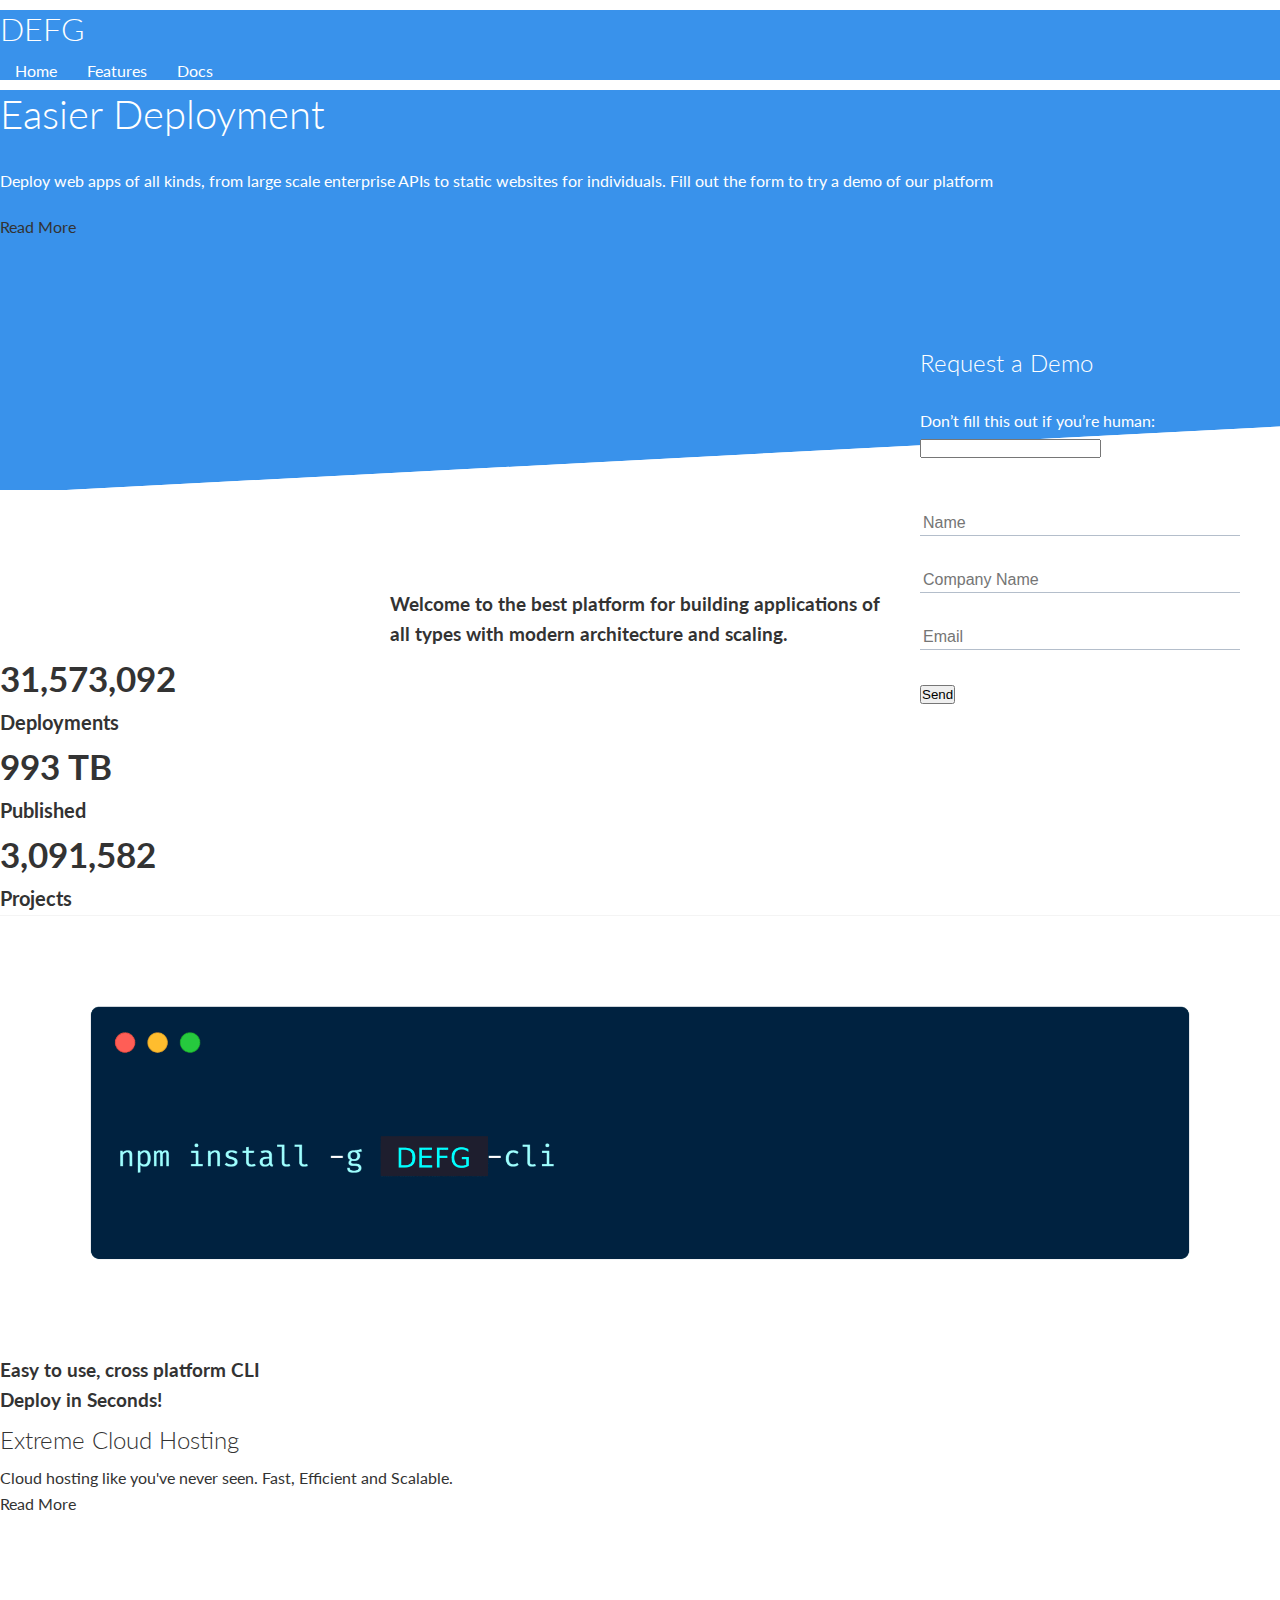
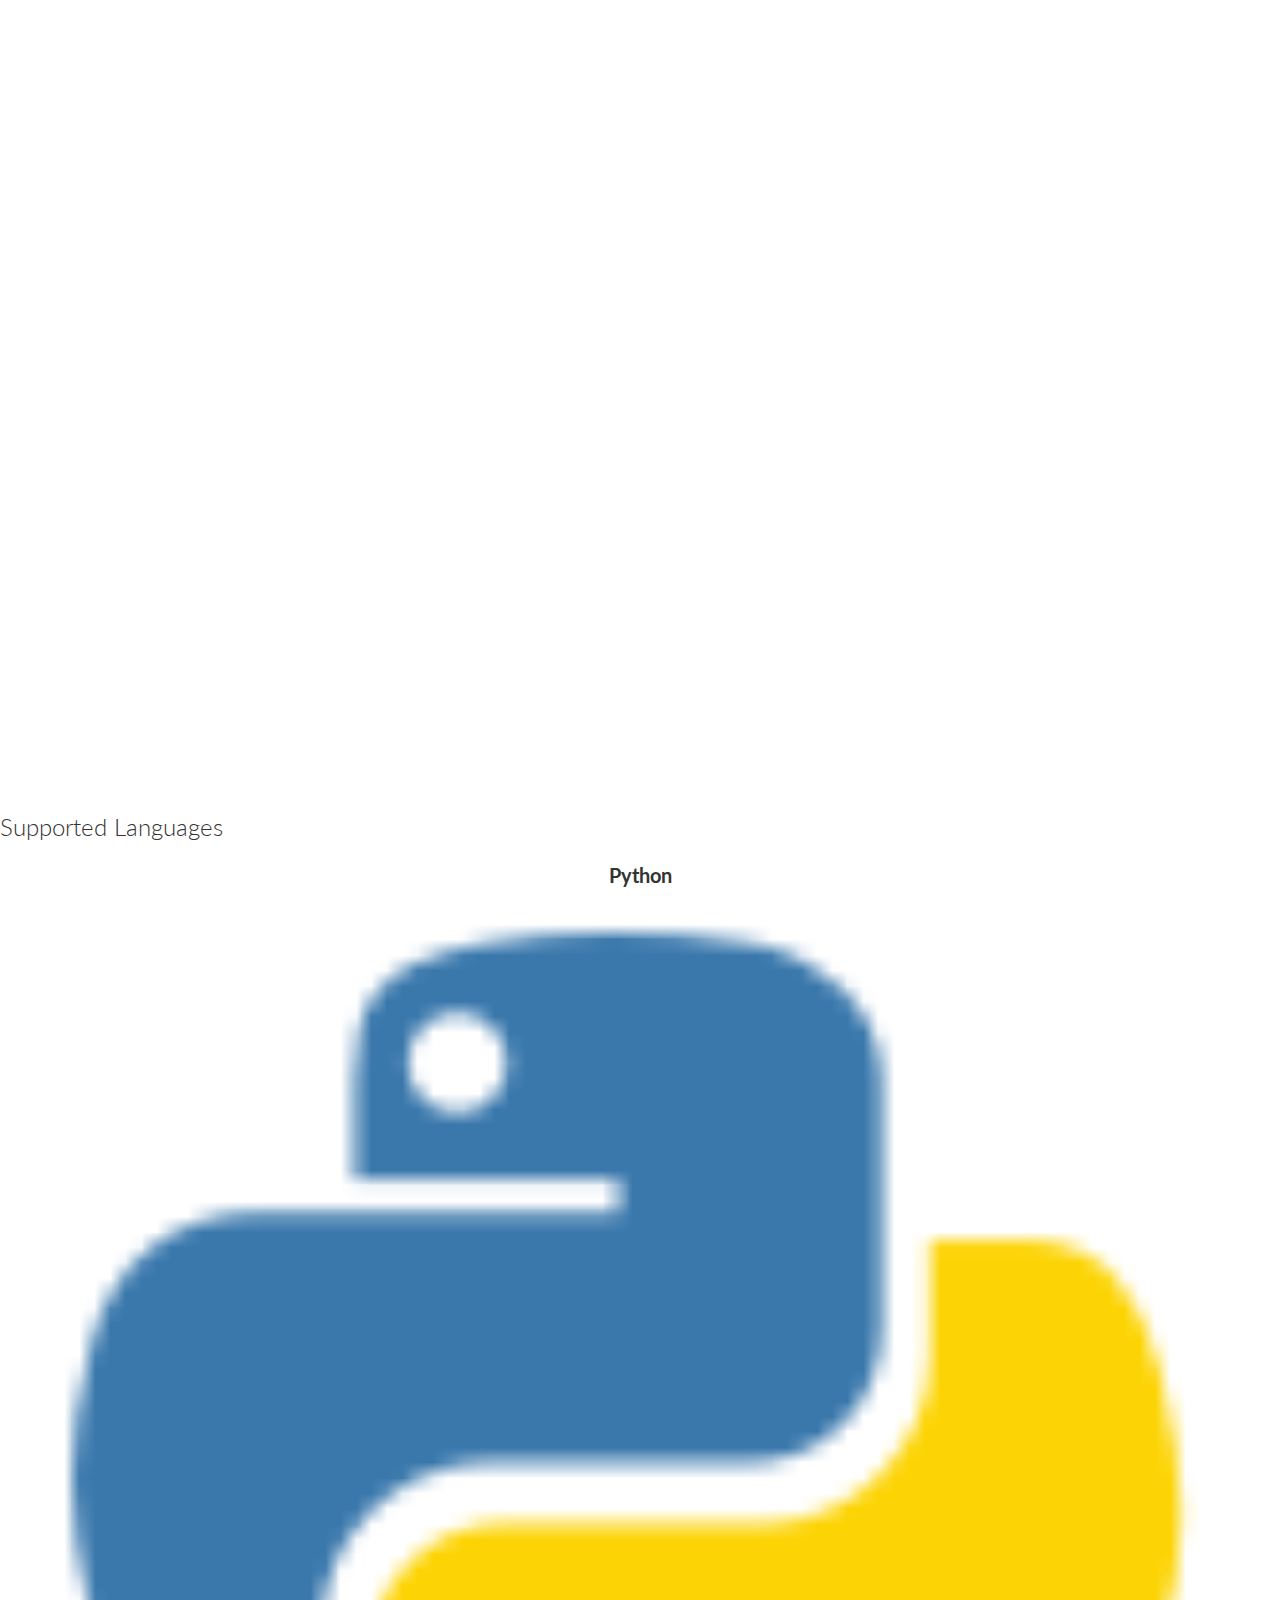
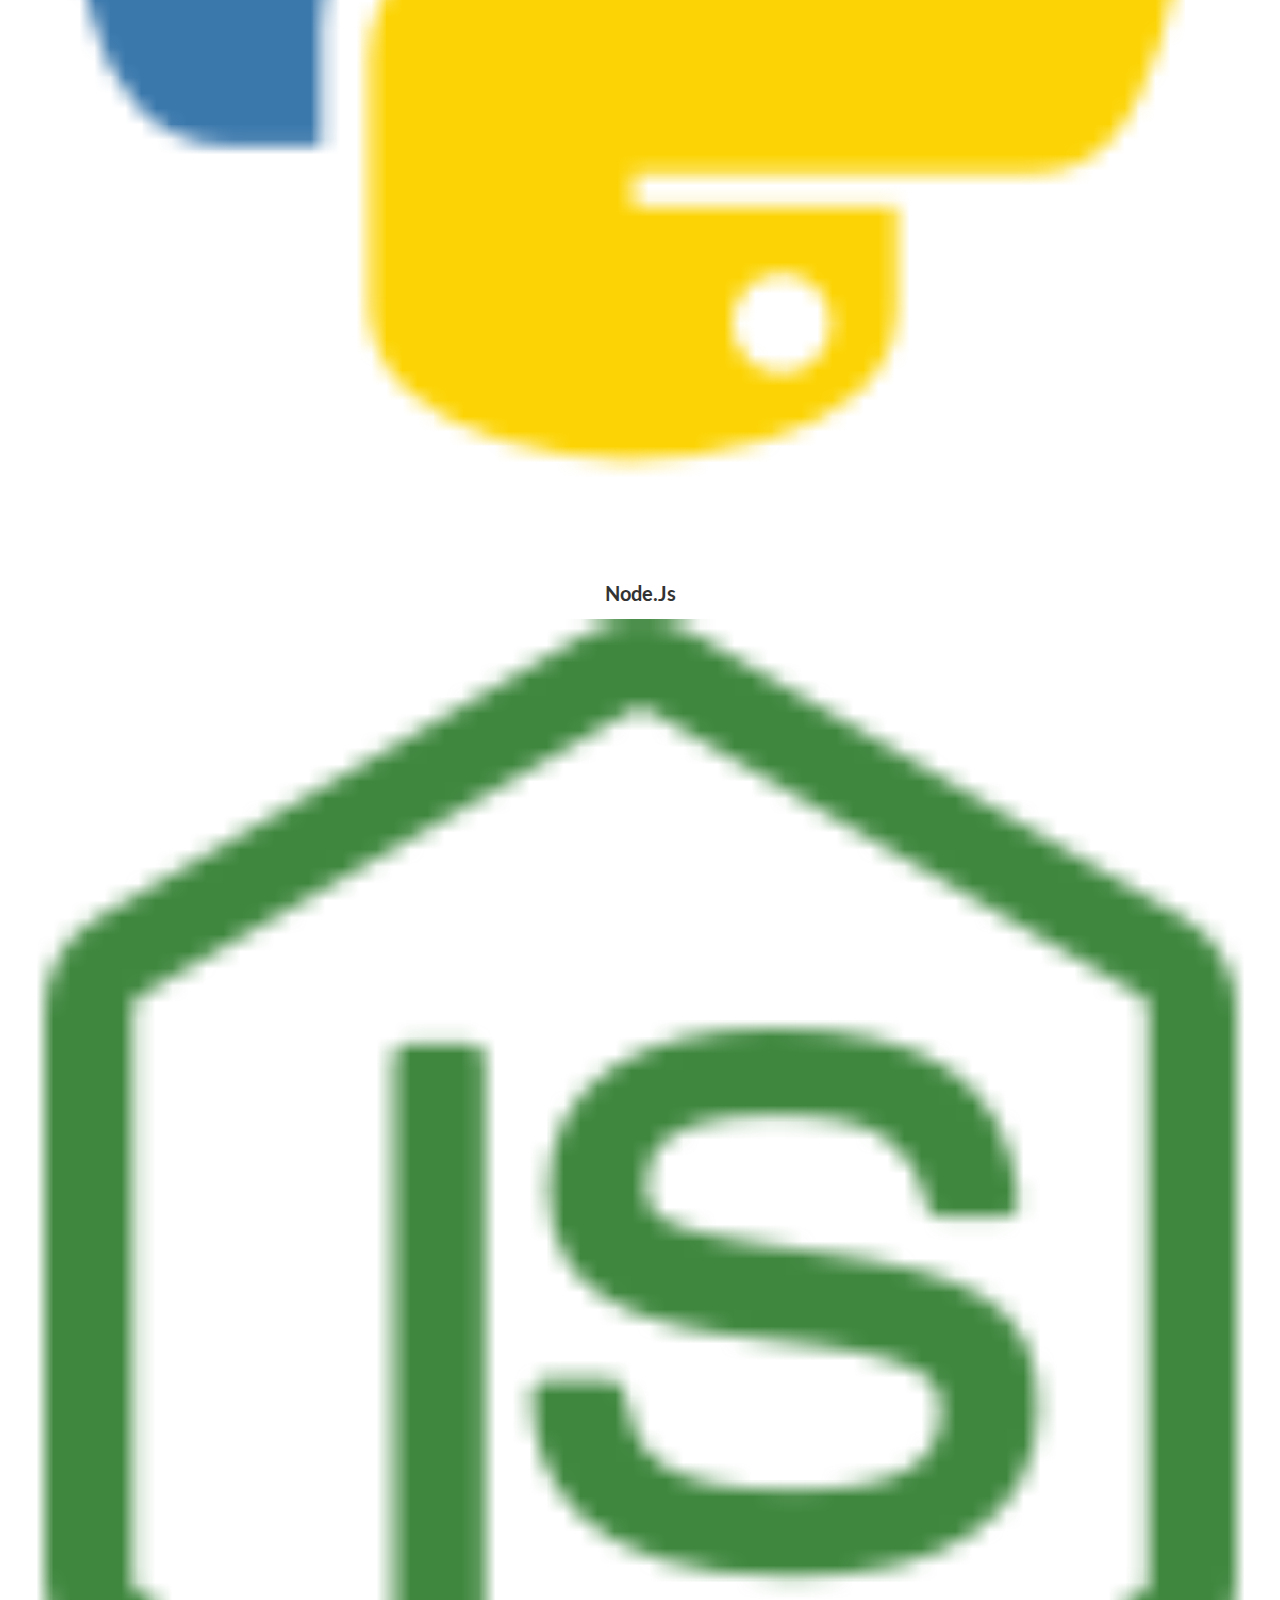
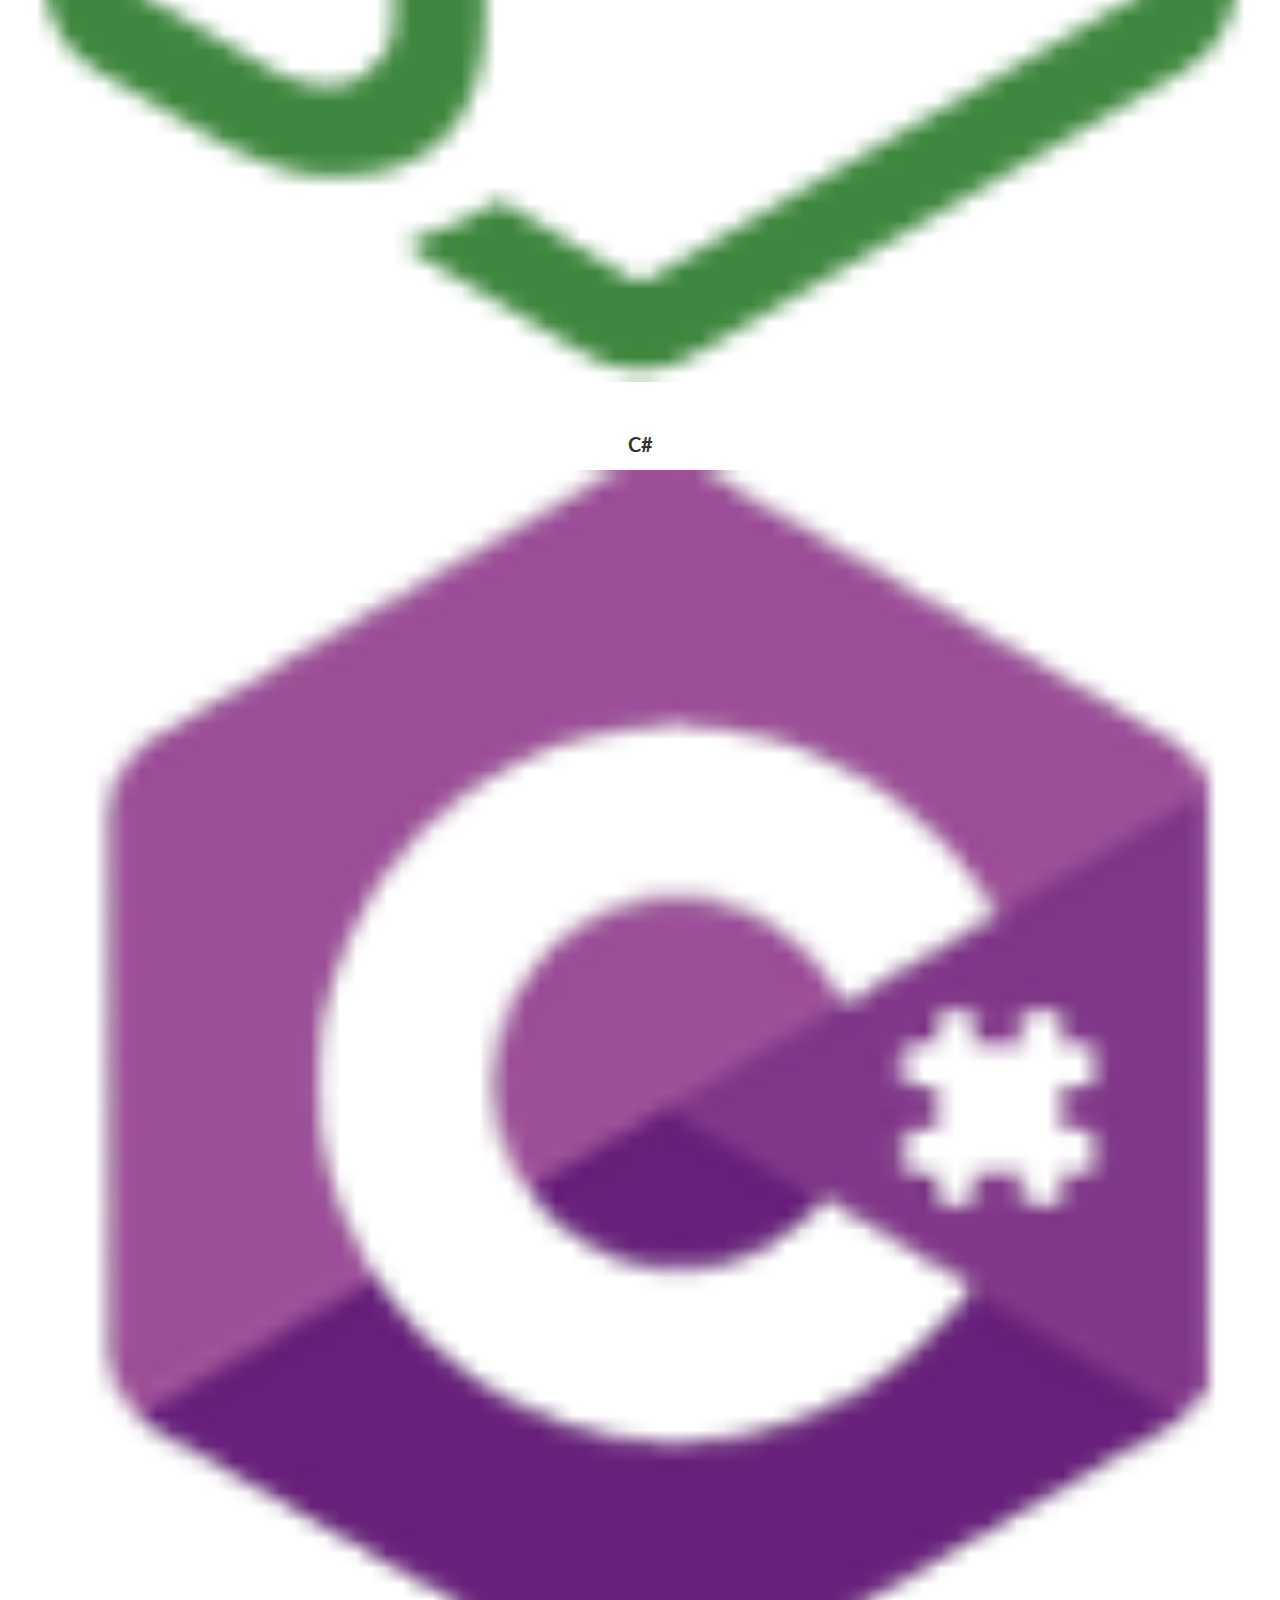
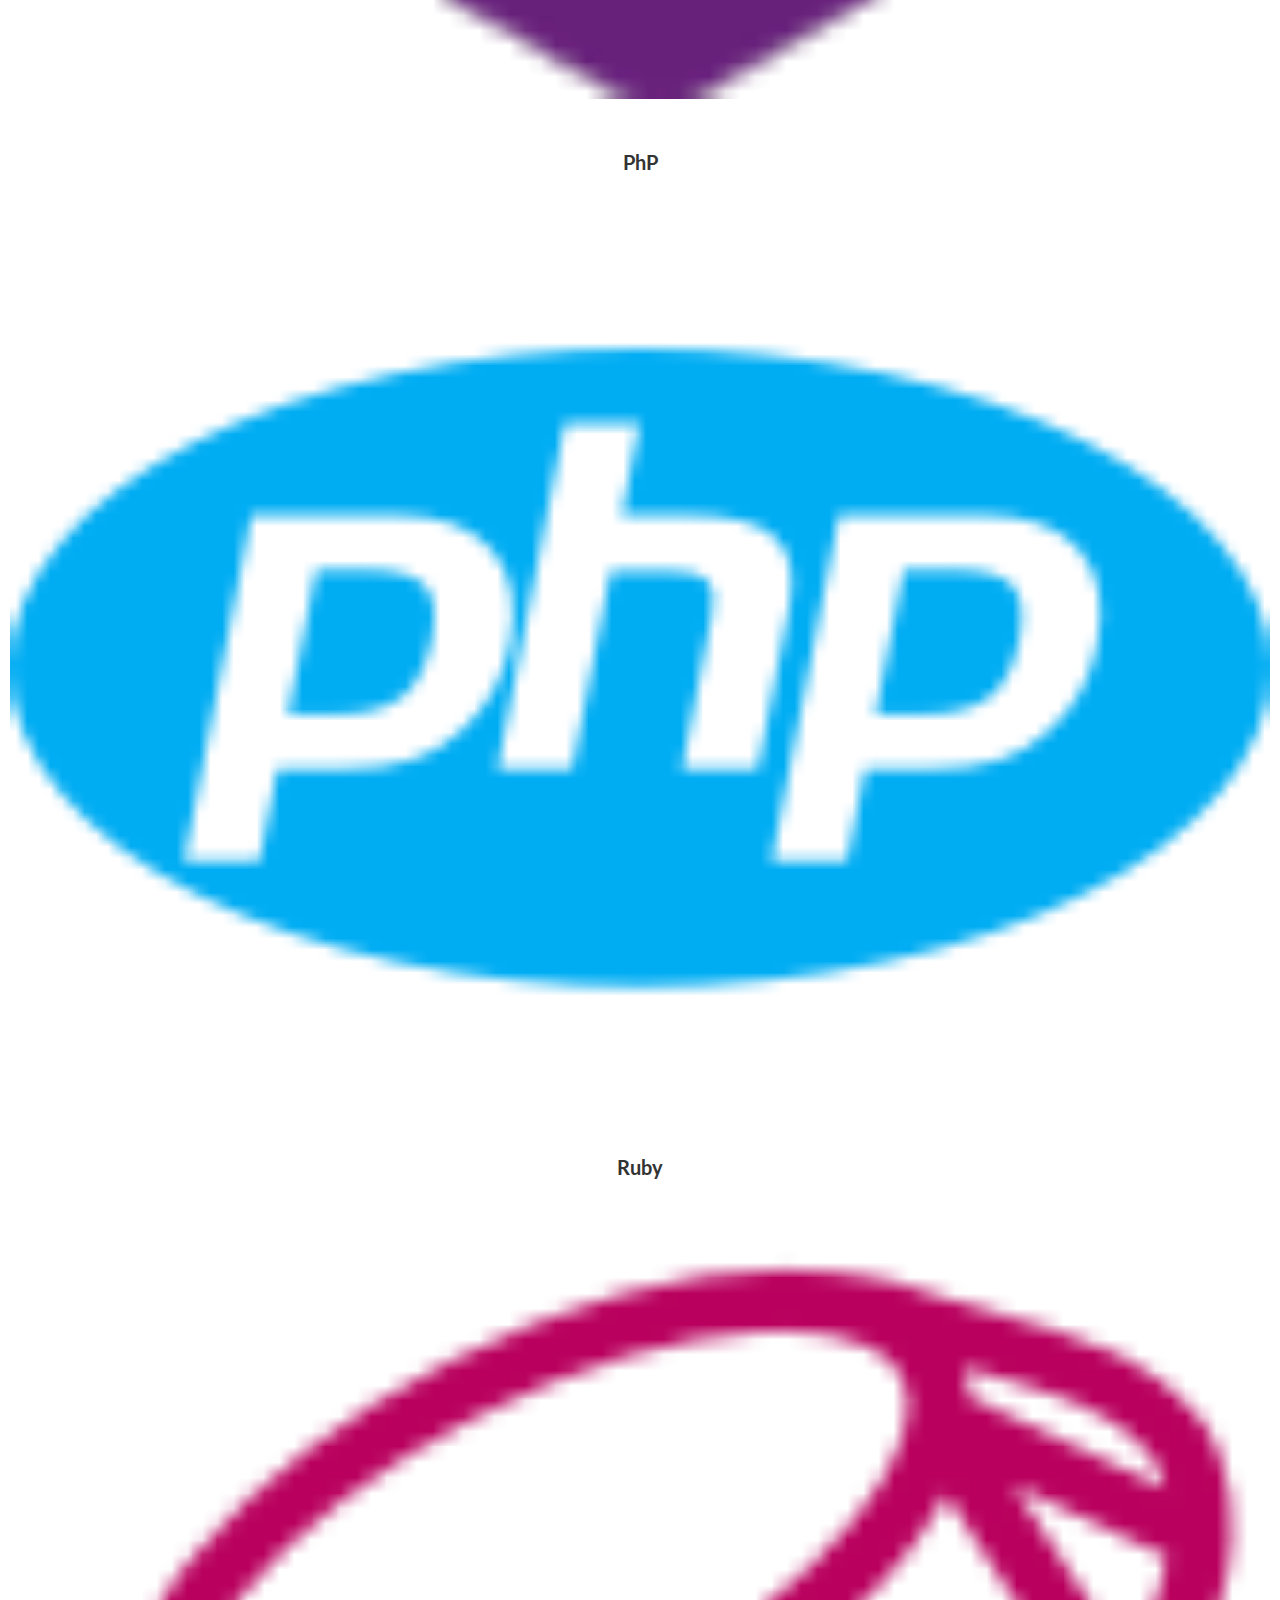
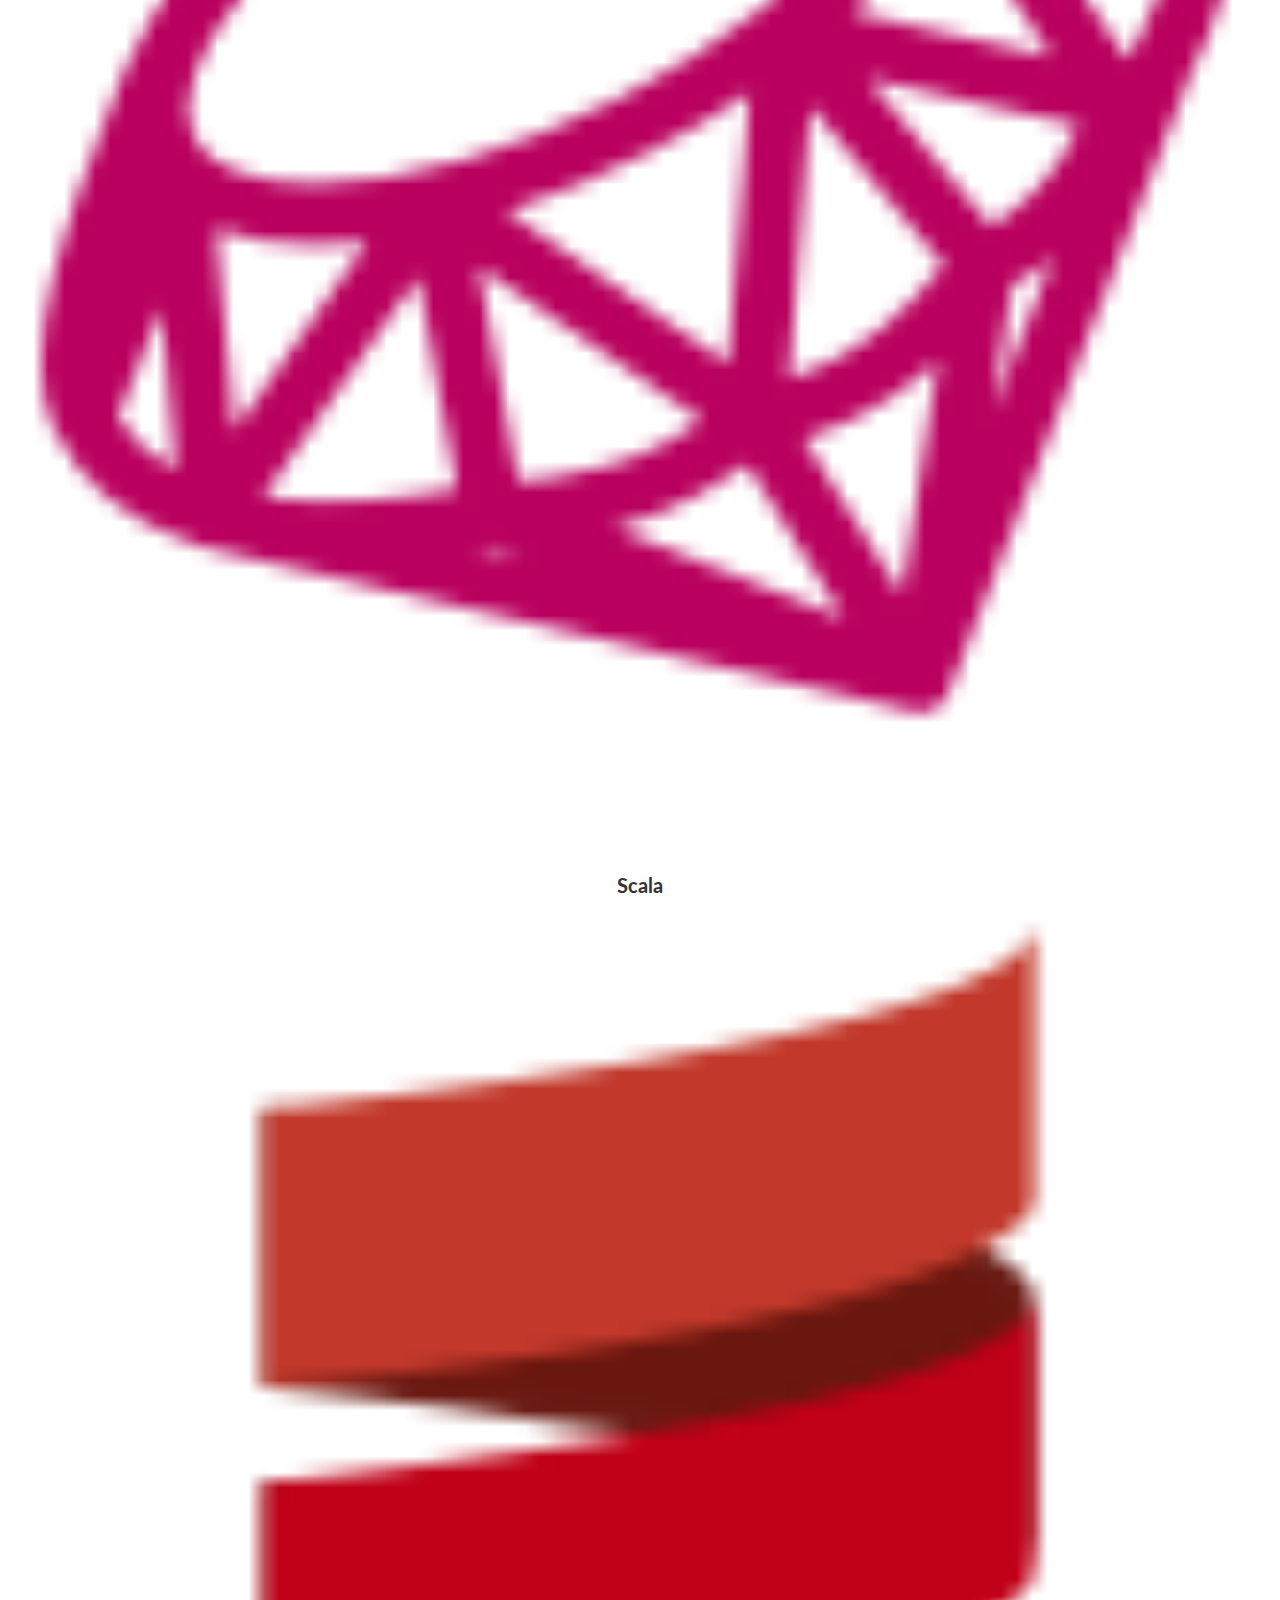
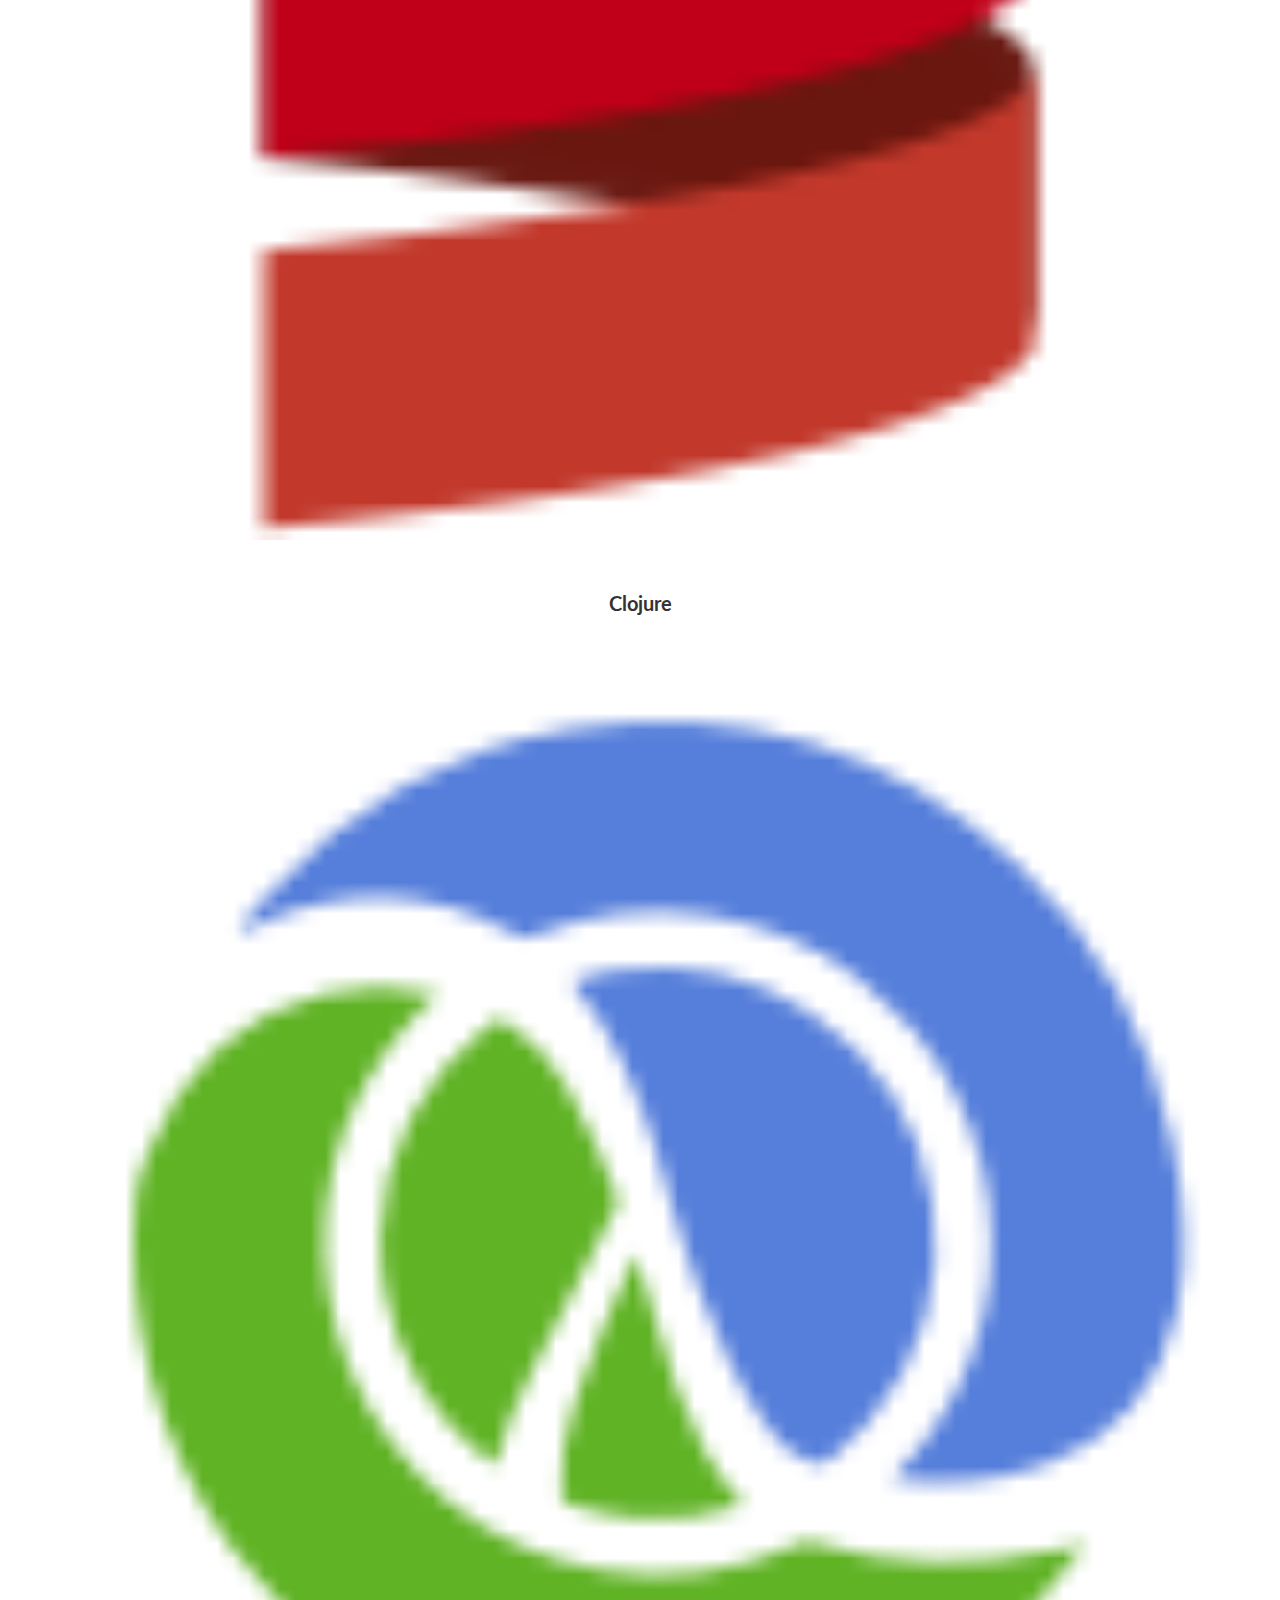
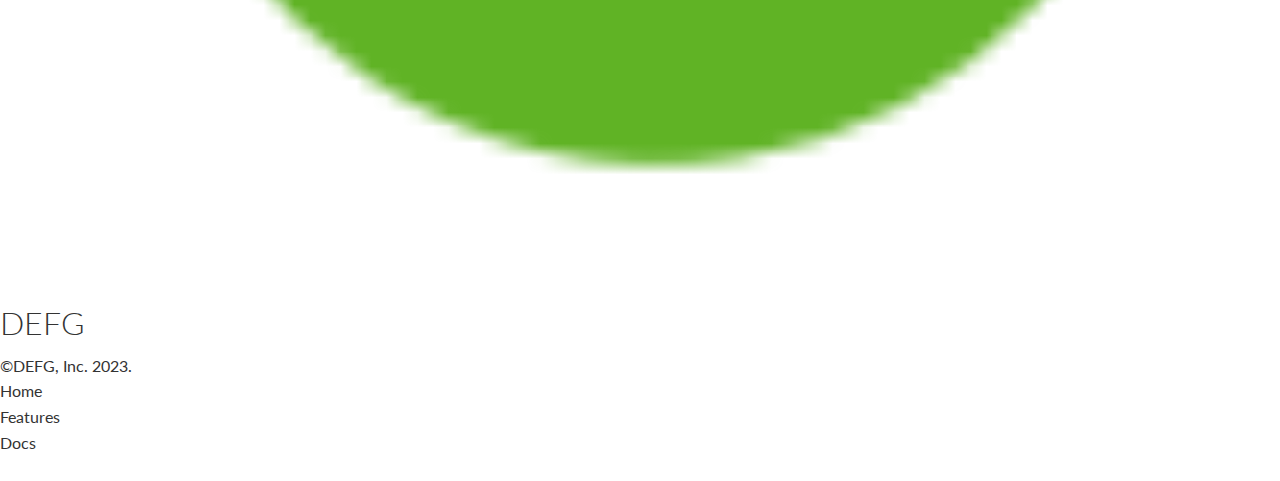
==== index.html @ a8608602 "DEFG website (Cloud hosting platform)" ====
<!DOCTYPE html>
<html lang="en">
<head>
    <meta charset="UTF-8">
    <meta http-equiv="X-UA-Compatible" content="IE=edge">
    <meta name="viewport" content="width=device-width, initial-scale=1.0">
    <link rel="stylesheet" href="https://cdnjs.cloudflare.com/ajax/libs/font-awesome/6.4.0/css/all.min.css" integrity="sha512-iecdLmaskl7CVkqkXNQ/ZH/XLlvWZOJyj7Yy7tcenmpD1ypASozpmT/E0iPtmFIB46ZmdtAc9eNBvH0H/ZpiBw==" crossorigin="anonymous" referrerpolicy="no-referrer" />
    <link rel="stylesheet" href="global.css">
    <link rel="stylesheet" href="styles.css">
    <title>DEFG Cloud Hosting | Welcome</title>
</head>
<body>
    <!--NavBar-->
    <div class="navbar">
        <div class="container flex">
            <h1 class="logo">  DEFG</h1>
            <nav>
                <ul>
                    <li><a href="index.html">Home</a></li>
                    <li><a href="features.html">Features</a></li>
                    <li><a href="docs.html">Docs</a></li>
                </ul>
            </nav>
        </div>
    </div>
    
    <!--Showcase-->
    <section class="showcase">
        <div class="container grid">
            <div class="showcase-text">
                <h1>Easier Deployment</h1>
                <p>Deploy web apps of all kinds, from large scale enterprise APIs to static websites for individuals. Fill out the form to try a demo of our platform</p>
                <a href="features.html" class="btn btn-outline">Read More</a>
            </div>
            <div class="showcase-form card">
                <h2>Request a Demo</h2>
                <form name="contact" method="POST" netlify-honeypot="bot-field" data-netlify="true">
                    <input type="hidden" name="form-name" value="contact">
                    <p class="hidden">
                        <label>
                          Don’t fill this out if you’re human: <input name="bot-field">
                        </label>
                    </p>
                    <div class="form-control">
                        <input type="text" name="name" placeholder="Name" required>
                    </div>
                    <div class="form-control">
                        <input type="text" name="company" placeholder="Company Name" required>
                    </div>
                    <div class="form-control">
                        <input type="email" name="email" placeholder="Email" required>
                    </div>
                    <input type="submit" value="Send" class="btn btn-primary">
                </form>
            </div>
        </div>
    </section>

    <!--Stats-->
    <section class="stats">
        <div class="container">
            <h3 class="stats-heading text-center my-1">
                Welcome to the best platform for building applications of all types with modern architecture and scaling.
            </h3>

            <div class="grid grid-3 text-center my-4">
                <div>
                    <i class="fas fa-server fa-3x"></i>
                    <h3>31,573,092</h3>
                    <p class="text-secondary">Deployments</p>
                </div>
                <div>
                    <i class="fas fa-upload fa-3x"></i>
                    <h3>993 TB</h3>
                    <p class="text-secondary">Published</p>
                </div>
                <div><i class="fas fa-project-diagram fa-3x"></i>
                    <h3>3,091,582</h3>
                    <p class="text-secondary">Projects</p>
                </div>
            </div>
        </div>
    </section>

    <!--Cli section-->
    <section class="cli">
        <div class="container grid">
            <img src="images/cli.png" alt="cli snippet">
            <div class="card">
                <h3>Easy to use, cross platform CLI</h3>
            </div>
            <div class="card">
                <h3>Deploy in Seconds!</h3>
            </div>
        </div>
    </section>

    <!--Cloud section-->
    <section class="cloud bg-primary my-2 py2">
        <div class="container grid">
            <div class="text-center">
                <h2 class="lg">Extreme Cloud Hosting</h2>
                <p class="lead my-1">Cloud hosting like you've never seen. Fast, Efficient and Scalable.</p>
                <a href="features.html" class="btn btn-dark">Read More</a>
            </div>
            <img src="images/cloud.png" alt="cloud icon">
        </div>
    </section>

    <!--Languages Section-->
    <section class="languages">
        <h2 class="md text-center my-2">
            Supported Languages
        </h2>
        <div class="container flex">
            <div class="card">
                <h4>Python</h4>
                <img src="images/logos/python.png" alt="python logo">
            </div>
            <div class="card">
                <h4>Node.Js</h4>
                <img src="images/logos/node.png" alt="node.js logo">
            </div>
            <div class="card">
                <h4>C#</h4>
                <img src="images/logos/csharp.png" alt="csharp logo">
            </div>
            <div class="card">
                <h4>PhP</h4>
                <img src="images/logos/php.png" alt="php logo">
            </div>
            <div class="card">
                <h4>Ruby</h4>
                <img src="images/logos/ruby.png" alt="ruby logo">
            </div>
            <div class="card">
                <h4>Scala</h4>
                <img src="images/logos/scala.png" alt="scala logo">
            </div>
            <div class="card">
                <h4>Clojure</h4>
                <img src="images/logos/clojure.png" alt="clojure logo">
            </div>
        </div>
    </section>

    <!--Footer-->
    <footer class="footer bg-dark py-5">
        <div class="container grid grid-3">
            <div>
                <h1>DEFG</h1>
                <p>&copy;DEFG, Inc. 2023.</p>
            </div>
            <nav>
                <ul>
                    <li><a href="index.html">Home</a></li>
                    <li><a href="features.html">Features</a></li>
                    <li><a href="docs.html">Docs</a></li>
                </ul>
            </nav>
            <div class="social">
                <a href="#"><i class="fab fa-github fa-2x"></i></a>
                <a href="#"><i class="fab fa-facebook fa-2x"></i></a>
                <a href="#"><i class="fab fa-linkedin fa-2x"></i></a>
                <a href="#"><i class="fab fa-twitter fa-2x"></i></a>
            </div>
        </div>
    </footer>
</body>
</html>
---- styles.css ----
@import url('https://fonts.googleapis.com/css2?family=Lato:wght@300&display=swap');

:root {
    --primary-color: #3992eb;
    --secondary-color: #117be6;
    --dark-color: #0053a7;
    --light-color: #f4f4f4;
    --success-color: #5cb85c;
    --error-color: #d9534f;
}

* {
    margin: 0;
    padding: 0;
    box-sizing: border-box;
}

body {
    font-family: 'Lato', sans-serif;
    color: #333;
    line-height: 1.6;
}

ul {
    list-style-type: none;
}

a {
    color: #333;
    text-decoration: none;
}

h1, h2 {
    font-weight: 300;
    line-height: 1.2;
    margin: 10px 0;
}

p {
    margin: 10 0;
}

img {
    width: 100%;
}

code, pre {
    background: #333;
    color: #fff;
    padding: 10px;
}

/* .hidden {
    display: none;
    visibility: hidden;
    height: 0;
} */

/*Navbar*/
.navbar {
    background-color: var(--primary-color);
    color: #fff;
    height: 70px;
}

.navbar .flex {
    justify-content: space-between;
}

.navbar ul {
    display: flex;
}

.navbar a {
    color: #fff;
    padding: 10px;
    margin: 0 5px;
    transition: 0.2s;
}

.navbar a:hover {
    border-bottom: 2px #fff solid;
}

/*Showcase*/
.showcase {
    height: 400px;
    background-color: var(--primary-color);
    color: #fff;
    position: relative;
}

.showcase h1 {
    font-size: 40px;
}

.showcase p {
    padding: 20px 0;
}

.showcase .grid {
    grid-template-columns: 55% 45%;
    gap: 30px;
    overflow: visible;
}

.showcase-text {
    animation: slideInFromLeft 1s ease-in;
}

.showcase-form {
    position: relative;
    top: 60px;
    height: 350px;
    width: 400px;
    padding: 40px;
    z-index: 100;
    justify-self: flex-end;
    animation: slideInFromRight 1s ease-in;
}

.showcase-form .form-control {
    margin: 30px 0;
}

.showcase-form input[type="text"], .showcase-form input[type="email"] {
    border: 0;
    border-bottom: 1px solid #b4becb;
    width: 100%;
    padding: 3px;
    font-size: 16px;
}

.showcase-form input:focus {
    outline: none;
}

.showcase::before, .showcase::after {
    content: '';
    position: absolute;
    height: 100px;
    bottom: -70px;
    right: 0;
    left: 0;
    background: #fff;
    transform: skewY(-3deg);
    -webkit-transform: skewY(-3deg);
    -moz-transform: skewY(-3deg);
    -ms-transform: skewY(-3deg);
}

/*Stats Section*/
.stats {
    padding-top: 100px;
    animation: slideInFromBottom 1s ease-in;
}

.stats-heading {
    max-width: 500px;
    margin: auto;
}

.stats .grid h3 {
    font-size: 35px;
}

.stats .grid p {
    font-size: 20px;
    font-weight: bold;
}

/*CLI*/
.cli .grid {
    grid-template-columns: repeat(3, 1fr);
    grid-template-rows: repeat(2, 1fr);
}

.cli .grid > *:first-child {
    grid-column: 1 / span 2;
    grid-row: 1 / span 2;
}

/*Cloud*/
.cloud .grid {
    grid-template-columns: 4fr, 3fr;
}

/*Languages*/
.languages .flex {
    flex-wrap: wrap;
}

.languages .card {
    text-align: center;
    margin: 18px 10px 40px;
    transition: transform 0.2s ease-in;
}

.languages .card h4 {
    font-size: 20px;
    margin-bottom: 10px;
}

.languages .card:hover {
    transform: translateY(-15px);
}

/*Features*/
.features-head img, .features-sub-head img {
    width: 200px;
    justify-self: flex-end;
}

.features-sub-head img {
    width: 300px;
    justify-self: flex-end;
}

.features-main .card > i {
    margin-right: 20px;
}

.features-main .grid {
    padding: 30px;
}

.features-main .grid > *:first-child {
    grid-column: 1 / span 3;
}

.features-main .grid > *:nth-child(2) {
    grid-column: 1 / span 2;
}

/*Docs*/
.docs-head img, .features-sub-head img {
    width: 200px;
    justify-self: flex-end;
}

.docs-main h3 {
    margin: 20px 0;
}

.docs-main .grid {
    grid-template-columns: 1fr 2fr;
    align-items: flex-start;
}

.docs-main nav li {
    font-size: 17px;
    padding-bottom: 5px;
    margin-bottom: 5px;
    border-bottom: 1px #ccc solid; 
}

.docs-main nav li a {
    color: #333;
}

.docs-main a:hover {
    font-weight: bold;
}


/*Footer*/
.footer .social a {
    margin: 0 10px;
}

/*Animations*/
@keyframes slideInFromLeft {
    0% {
        transform: translateX(-100%);
    }

    100% {
        transform: translateX(0);
    }
}

@keyframes slideInFromRight {
    0% {
        transform: translateX(100%);
    }

    100% {
        transform: translateX(0);
    }
}

@keyframes slideInFromTop {
    0% {
        transform: translateY(-100%);
    }

    100% {
        transform: translateX(0);
    }
}

@keyframes slideInFromBottom {
    0% {
        transform: translateY(100%);
    }

    100% {
        transform: translateX(0);
    }
}

/*Media Queries*/
/*Tablets and < 768*/
@media (max-width: 768px) {
    .grid, .showcase .grid, .stats .grid, .cli .grid, .cloud .grid, .features-main .grid, .docs-main .grid {
        grid-template-columns: 1fr;
        grid-template-rows: 1fr;
    }

    .showcase {
        height: auto;
    }

    .showcase-text {
        text-align: center;
        margin-top: 40px;
        animation: slideInFromTop 1s ease-in;
    }

    .showcase-form {
        justify-self: center;
        animation: slideInFromBottom 1s ease-in;
    }

    .cli .grid > *:first-child {
        grid-column: 1;
        grid-row: 1;
    }

    .features-main .grid > *:first-child, .features-main .grid > *:nth-child(2) {
        grid-column: 1;
    }



}

.features-head, .features-sub-head, .docs-head {
    text-align: center;
}

.features-head img, .features-sub-head img, .docs-head img {
    justify-self: center;
}

@media (max-width: 930px) {
    .showcase h1 {
        font-size: 37px;
    }

    .showcase p {
        margin-right: 60px;
    }
}

/*Mobile*/
@media (max-width: 500px) {
    .navbar {
        height: 110px;
    }

    .navbar .flex {
        flex-direction: column;
    }

    .navbar ul {
        padding: 10px;
        background-color: rgba(0, 0, 0, 0.1);
    }
}
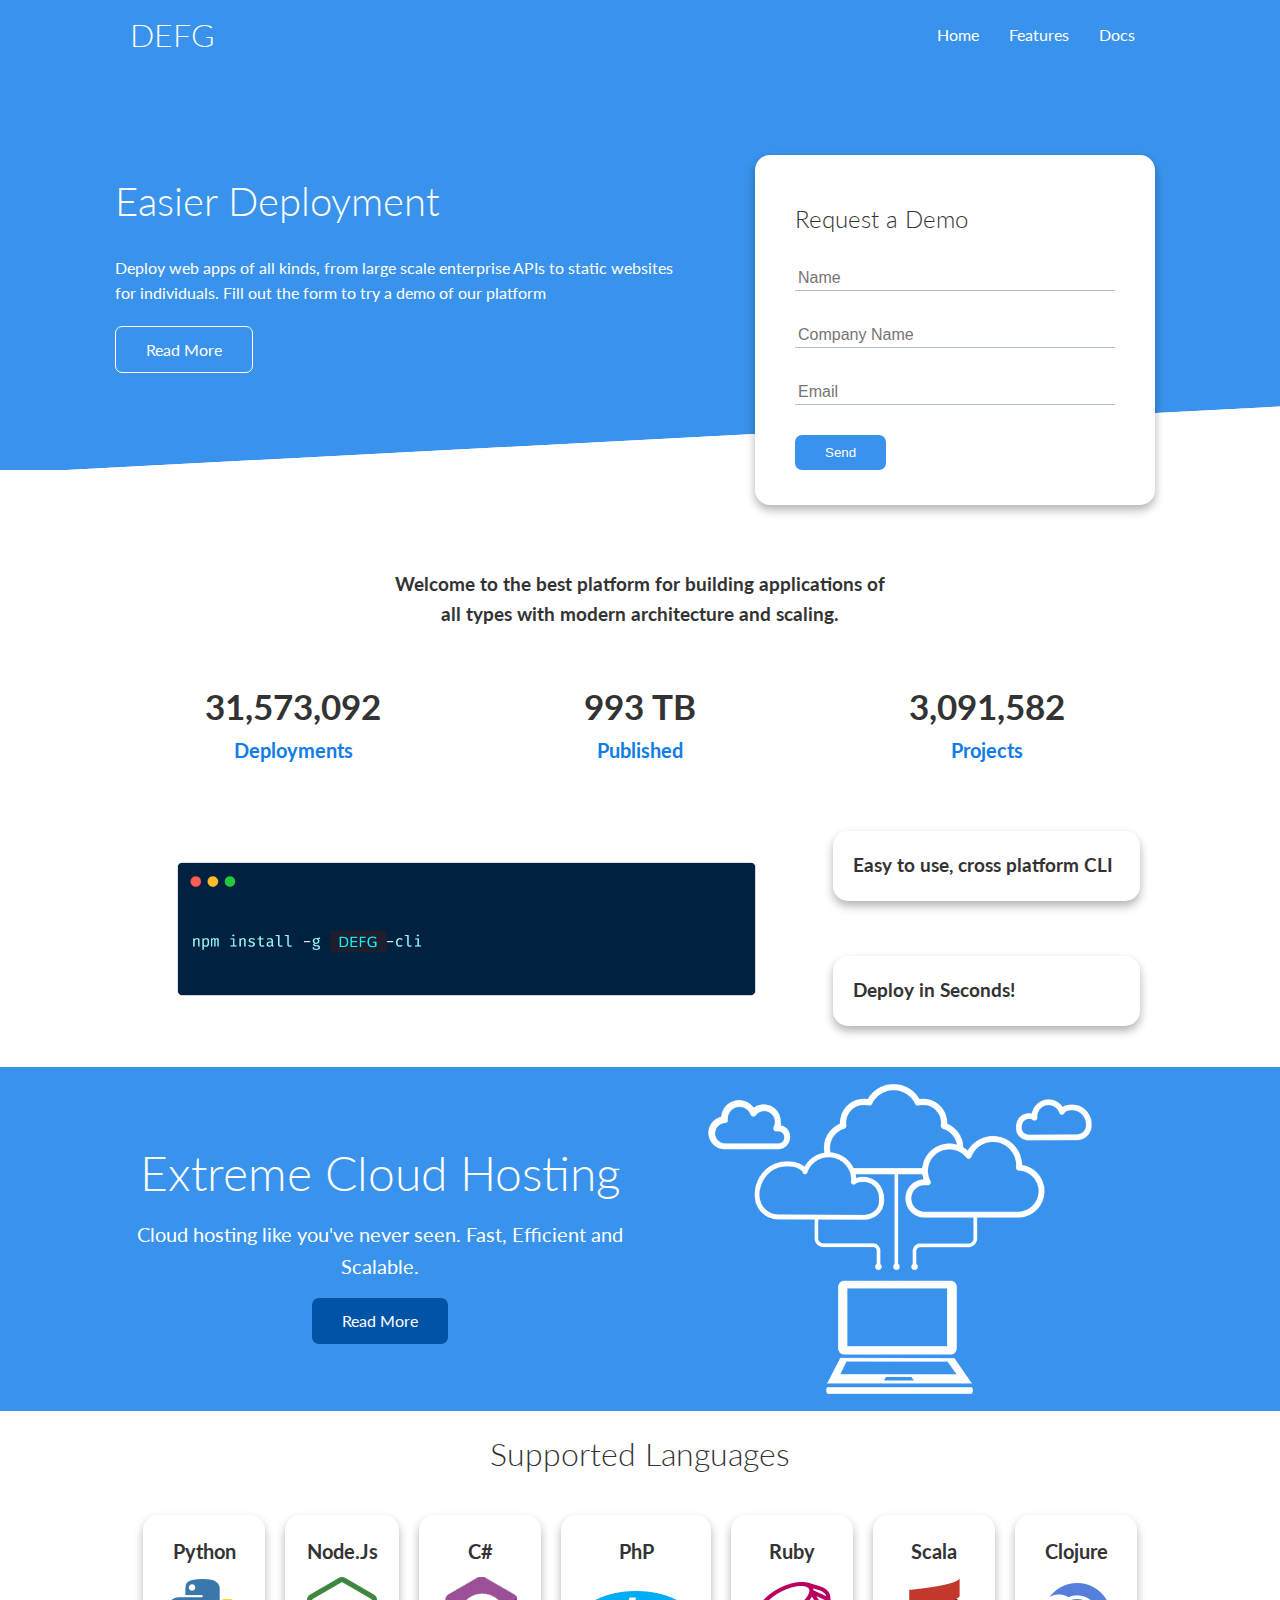
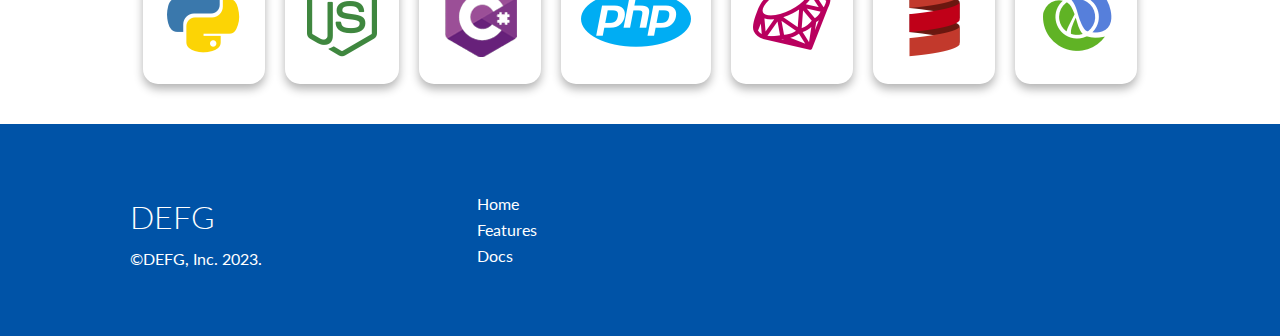
==== commit 21bc9dc7: "updates" ====
--- a/index.html
+++ b/index.html
@@ -5,7 +5,7 @@
     <meta http-equiv="X-UA-Compatible" content="IE=edge">
     <meta name="viewport" content="width=device-width, initial-scale=1.0">
     <link rel="stylesheet" href="https://cdnjs.cloudflare.com/ajax/libs/font-awesome/6.4.0/css/all.min.css" integrity="sha512-iecdLmaskl7CVkqkXNQ/ZH/XLlvWZOJyj7Yy7tcenmpD1ypASozpmT/E0iPtmFIB46ZmdtAc9eNBvH0H/ZpiBw==" crossorigin="anonymous" referrerpolicy="no-referrer" />
-    <link rel="stylesheet" href="global.css">
+    <link rel="stylesheet" href="global(css-utility classes).css">
     <link rel="stylesheet" href="styles.css">
     <title>DEFG Cloud Hosting | Welcome</title>
 </head>
--- a/global(css-utility classes).css
+++ b/global(css-utility classes).css
@@ -0,0 +1,231 @@
+/*Global Stylings*/
+.container {
+    max-width: 1100px;
+    margin: 0 auto;
+    overflow: auto;
+    padding: 0 40px;
+}
+
+.text-center {
+    text-align: center;
+}
+
+.flex {
+    display: flex;
+    justify-content: center;
+    align-items: center;
+    height: 100%;  
+}
+
+.grid {
+    height: 100%;
+    display: grid;
+    grid-template-columns: repeat(2, 1fr);
+    gap: 20px;
+    justify-content: center;
+    align-items: center;
+}
+
+.grid-3 {
+    grid-template-columns: repeat(3, 1fr);
+}
+
+.card {
+    color: #333;
+    background-color: #fff;
+    border-radius: 15px;
+    box-shadow: 0 5px 10px rgba(0, 0, 0, 0.3);
+    padding: 20px;
+    margin: 10px;
+}
+
+/*Buttons*/
+
+.btn {
+    display: inline-block;
+    padding: 10px 30px;
+    background: var(--primary-color);
+    color: #fff;
+    border: none;
+    border-radius: 7px;
+}
+
+.btn-outline {
+    background-color: transparent;
+    border: 1px #fff solid;
+}
+
+.btn:hover {
+    transform: scale(0.95);
+}
+
+/*Backgrounds and Colored buttons*/
+.bg-primary, .btn-primary {
+    background-color: var(--primary-color);
+    color: #fff;
+}
+
+.bg-secondary, .btn-secondary {
+    background-color: var(--secondary-color);
+    color: #fff;
+}
+
+.bg-dark, .btn-dark {
+    background-color: var(--dark-color);
+    color: #fff;
+}
+
+.bg-light, .btn-light {
+    background-color: var(--light-color);
+    color: #333;
+}
+
+.bg-primary a, .btn-primary a, 
+.bg-secondary a, .btn-secondary a, 
+.bg-dark a, .btn-dark a, 
+.bg-light a, .btn-light a {
+    color: #fff;
+}
+
+/*Text Colors*/
+.text-primary {
+    color: var(--primary-color);
+}
+
+.text-secondary {
+    color: var(--secondary-color);
+}
+
+.text-dark {
+    color: var(--dark-color);
+}
+
+.text-light {
+    color: var(--light-color);
+}
+
+
+/*Alerts*/
+.alert {
+    background-color: var(--light-color);
+    padding: 10px 20px;
+    font-weight: bold;
+    margin: 15px 0; 
+}
+
+.alert i {
+    margin-right: 10px;
+}
+
+.alert-success {
+    background-color: var(--success-color);
+    color: #fff;
+}
+
+.alert-error {
+    background-color: var(--error-color);
+    color: #fff;
+}
+
+/*Text Sizes*/
+.lead {
+    font-size: 20px;
+}
+
+.sm {
+    font-size: 1rem;
+}
+
+.md {
+    font-size: 2rem;
+}
+
+.lg {
+    font-size: 3rem;
+}
+
+.xl {
+    font-size: 4rem;
+}
+
+/*Margins*/
+.my-1 {
+    margin: 1rem 0;
+}
+
+.my-2 {
+    margin: 1.5rem 0;
+}
+
+.my-3 {
+    margin: 2rem 0;
+}
+
+.my-4 {
+    margin: 3rem 0;
+}
+
+.my-5 {
+    margin: 4rem 0;
+}
+
+.m-1 {
+    margin: 1rem;
+}
+
+.m-2 {
+    margin: 1.5rem;
+}
+
+.m-3 {
+    margin: 2rem;
+}
+
+.m-4 {
+    margin: 3rem;
+}
+
+.m-5 {
+    margin: 4rem;
+}
+
+/*Paddings*/
+.py-1 {
+    padding: 1rem 0;
+}
+
+.py-2 {
+    padding: 1.5rem 0;
+}
+
+.py-3 {
+    padding: 2rem 0;
+}
+
+.py-4 {
+    padding: 3rem 0;
+}
+
+.py-5 {
+    padding: 4rem 0;
+}
+
+.p-1 {
+    padding: 1rem;
+}
+
+.p-2 {
+    padding: 1.5rem;
+}
+
+.p-3 {
+    padding: 2rem;
+}
+
+.p-4 {
+    padding: 3rem;
+}
+
+.p-5 {
+    padding: 4rem;
+}--- a/styles.css
+++ b/styles.css
@@ -50,11 +50,11 @@
     padding: 10px;
 }
 
-/* .hidden {
+.hidden {
     display: none;
     visibility: hidden;
     height: 0;
-} */
+}
 
 /*Navbar*/
 .navbar {
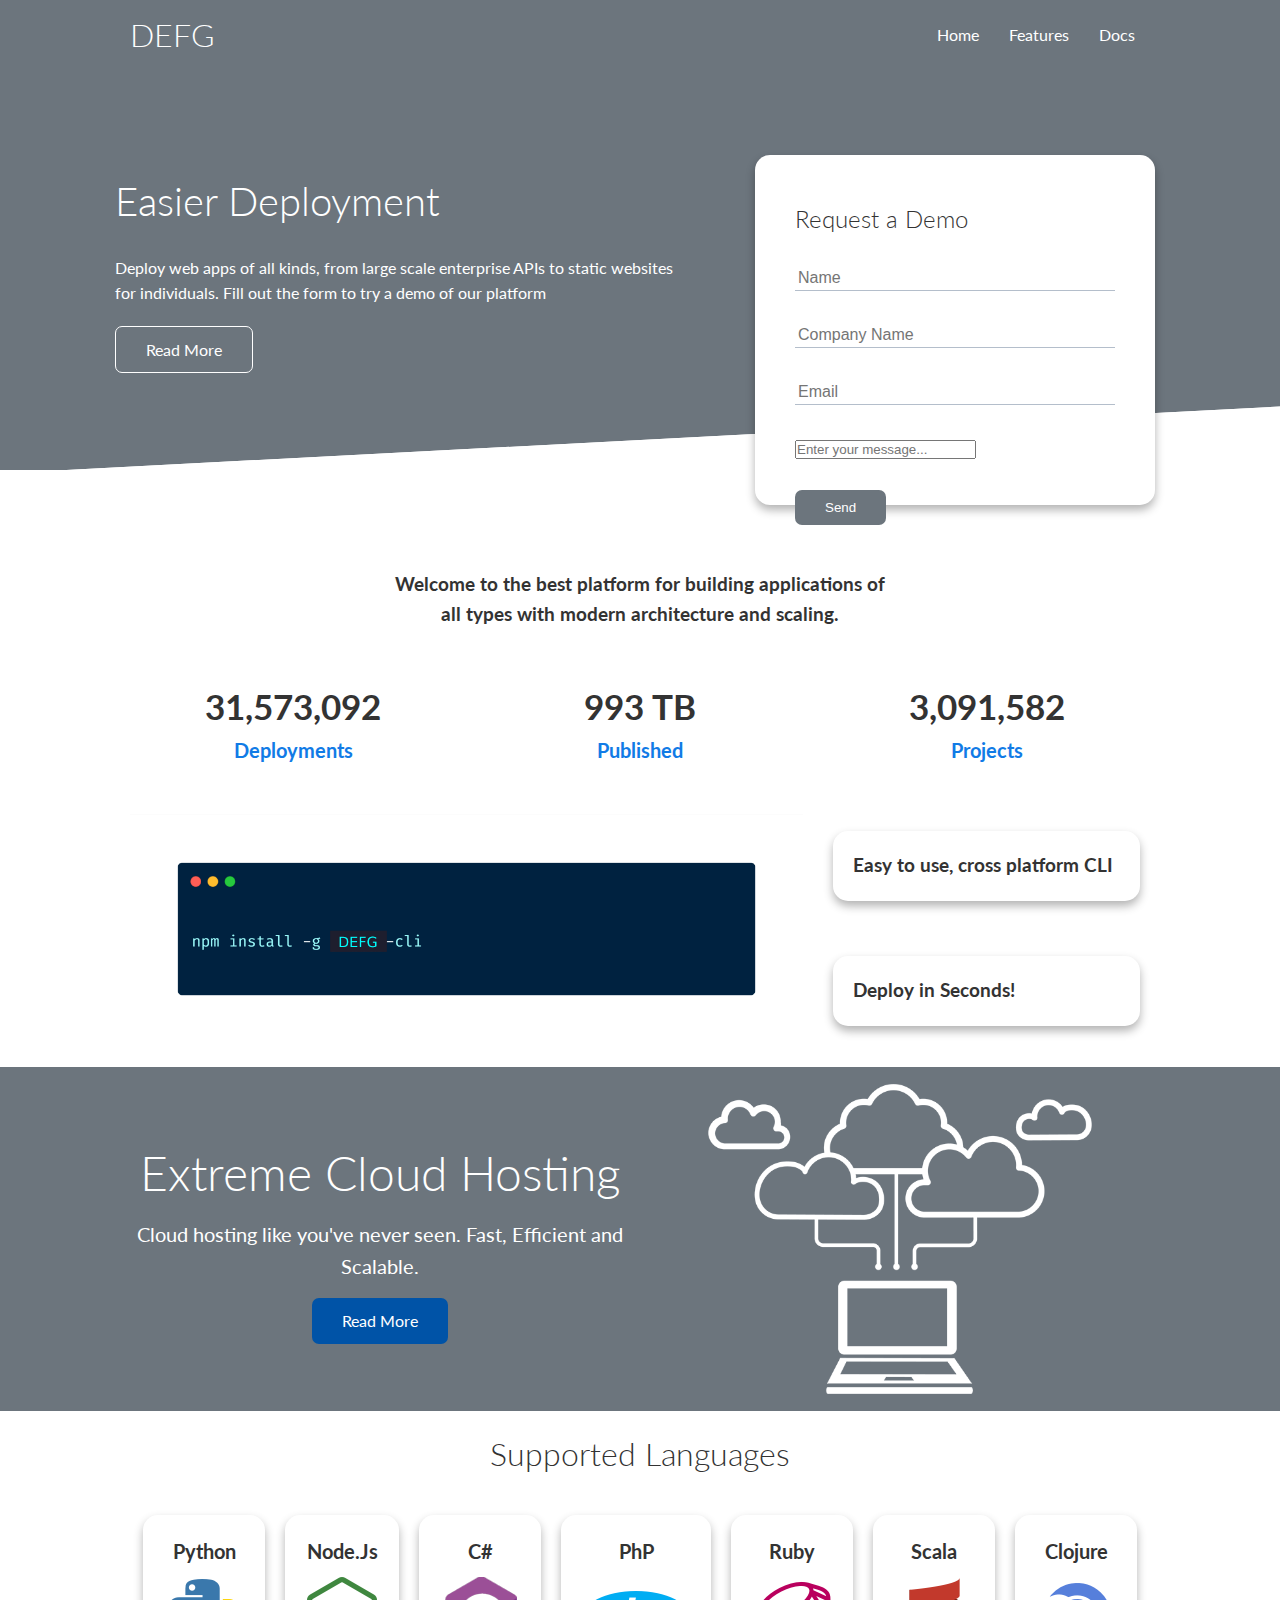
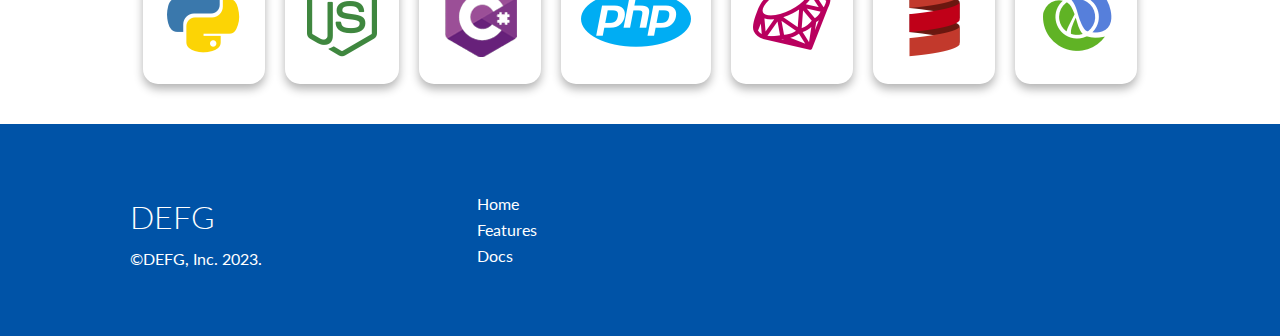
==== commit 3b3ebd7e: "feat: add messaging to form" ====
--- a/index.html
+++ b/index.html
@@ -49,6 +49,9 @@
                     </div>
                     <div class="form-control">
                         <input type="email" name="email" placeholder="Email" required>
+                    </div>
+                    <div class="form-control">
+                        <input type="textarea" name="message" placeholder="Enter your message..." required>
                     </div>
                     <input type="submit" value="Send" class="btn btn-primary">
                 </form>
@@ -167,4 +170,4 @@
         </div>
     </footer>
 </body>
-</html> +</html> 
--- a/styles.css
+++ b/styles.css
@@ -1,7 +1,7 @@
 @import url('https://fonts.googleapis.com/css2?family=Lato:wght@300&display=swap');
 
 :root {
-    --primary-color: #3992eb;
+    --primary-color: #6C757D;
     --secondary-color: #117be6;
     --dark-color: #0053a7;
     --light-color: #f4f4f4;
@@ -340,9 +340,6 @@
     .features-main .grid > *:first-child, .features-main .grid > *:nth-child(2) {
         grid-column: 1;
     }
-
-
-
 }
 
 .features-head, .features-sub-head, .docs-head {
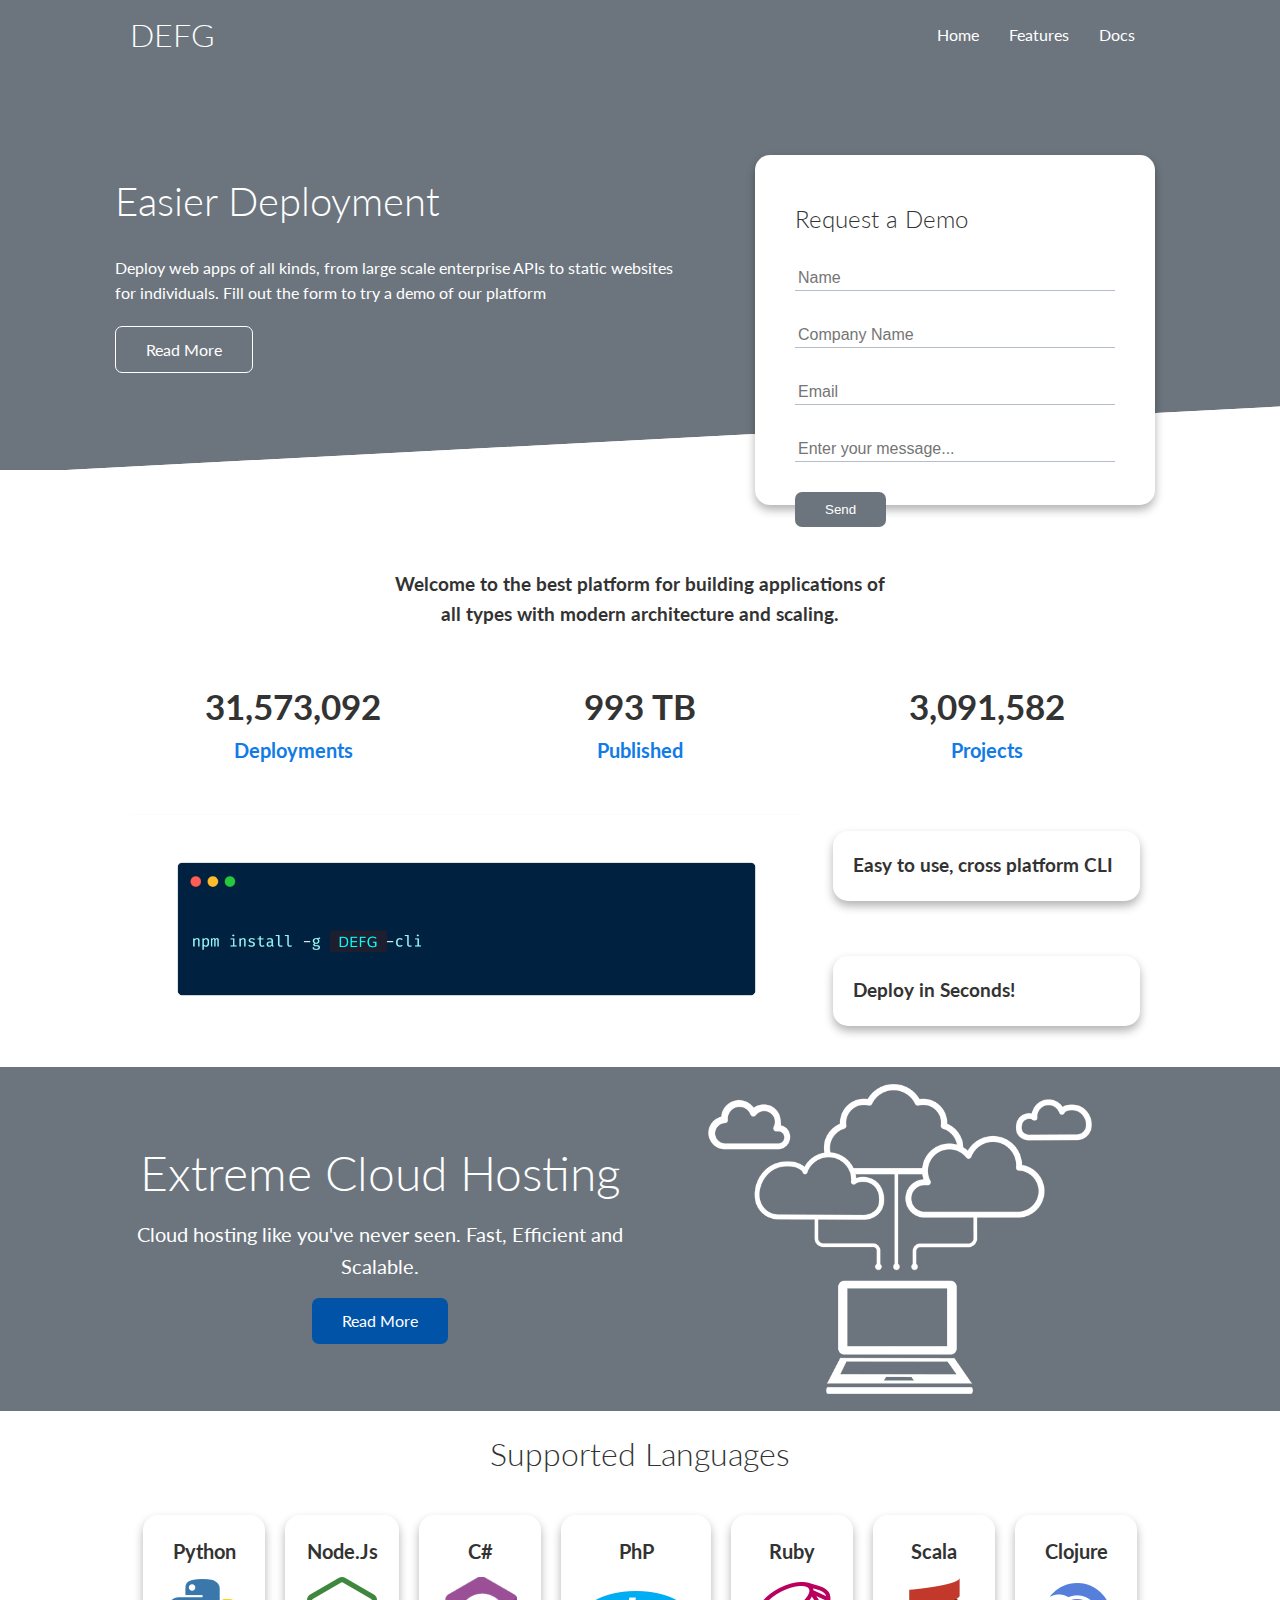
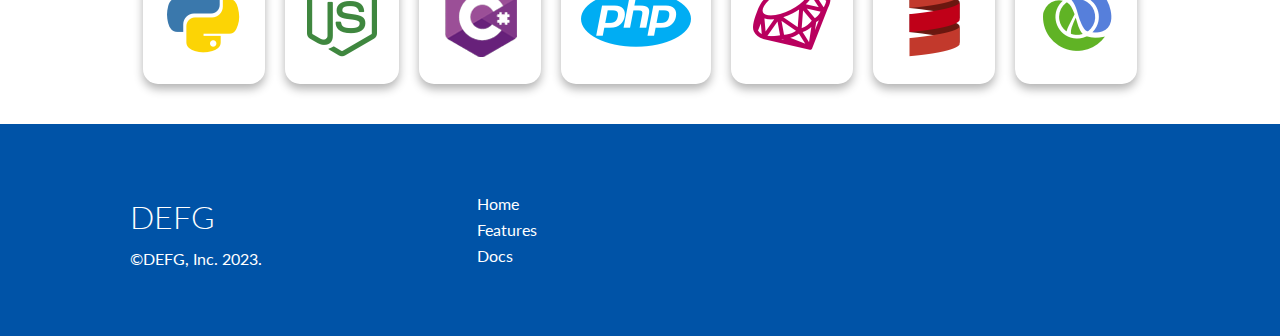
==== commit a819bae2: "fix: form type" ====
--- a/index.html
+++ b/index.html
@@ -51,7 +51,7 @@
                         <input type="email" name="email" placeholder="Email" required>
                     </div>
                     <div class="form-control">
-                        <input type="textarea" name="message" placeholder="Enter your message..." required>
+                        <input type="text" name="message" placeholder="Enter your message..." required>
                     </div>
                     <input type="submit" value="Send" class="btn btn-primary">
                 </form>
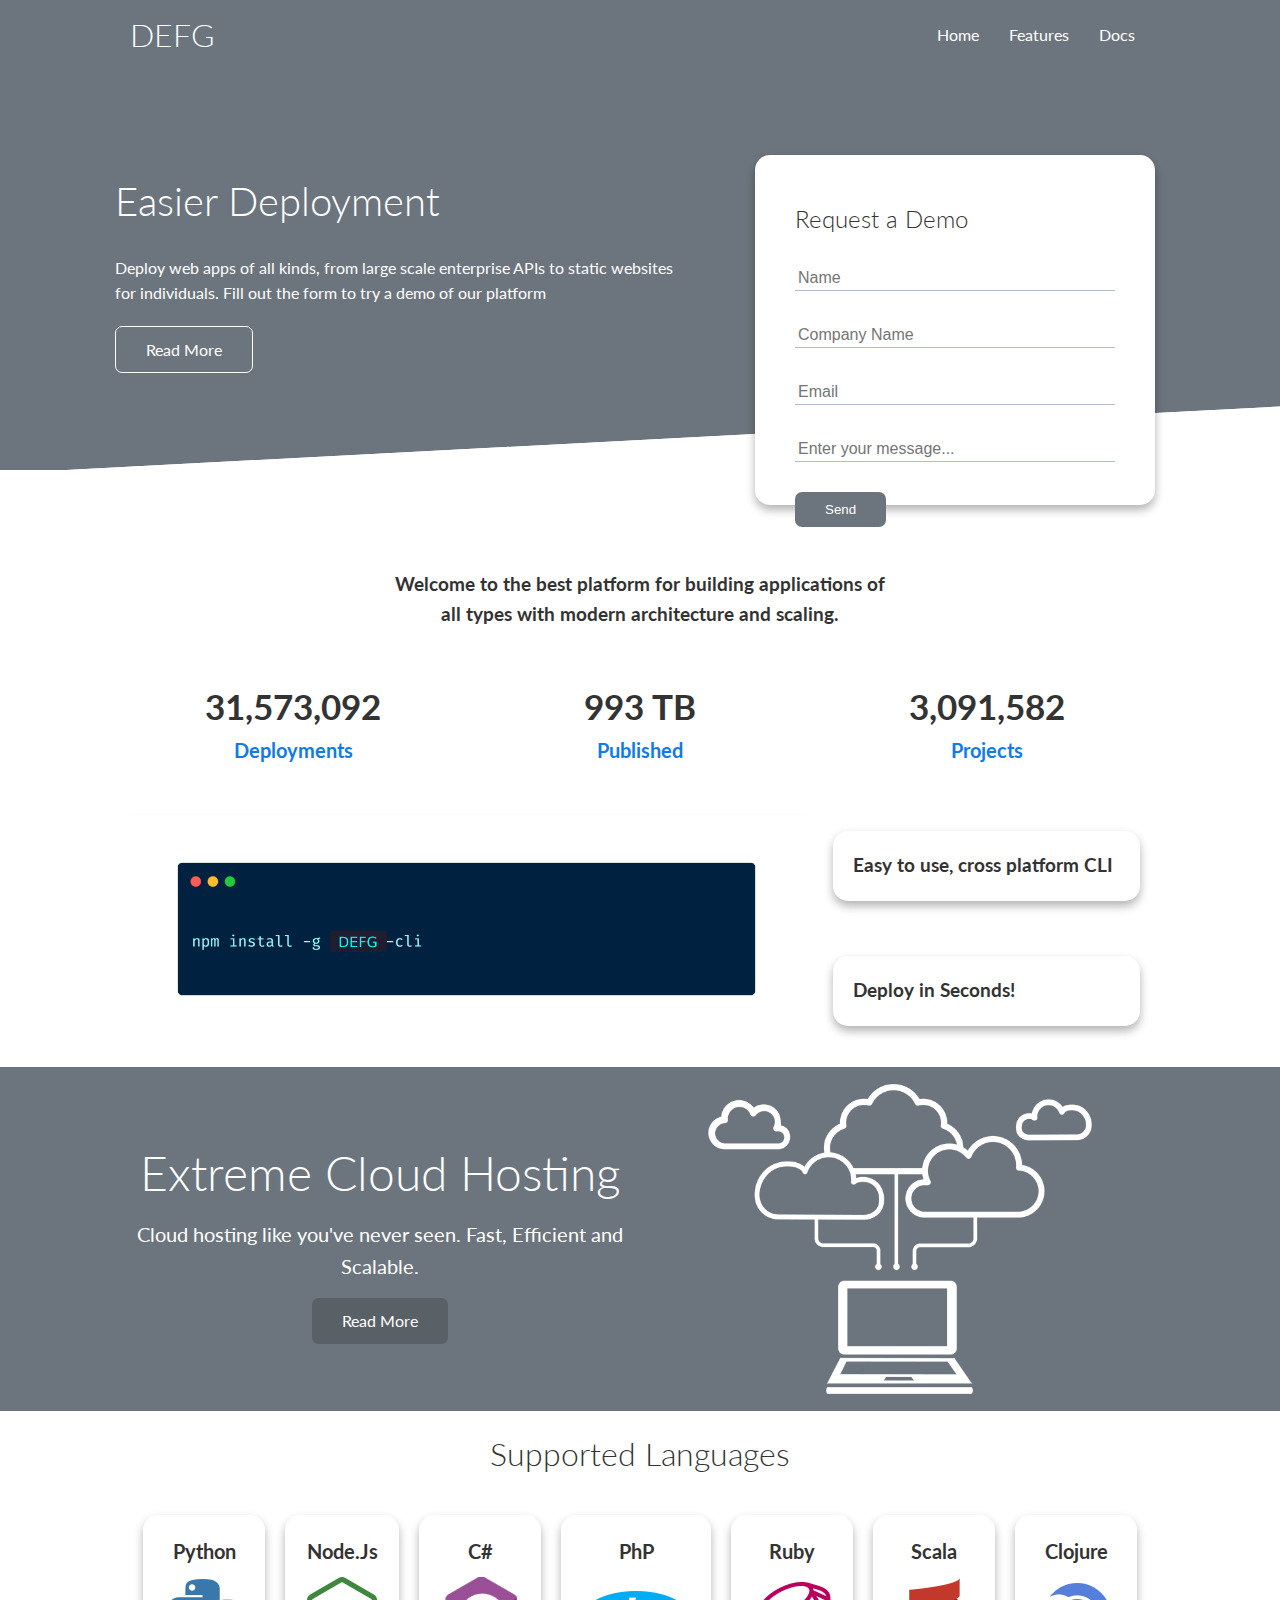
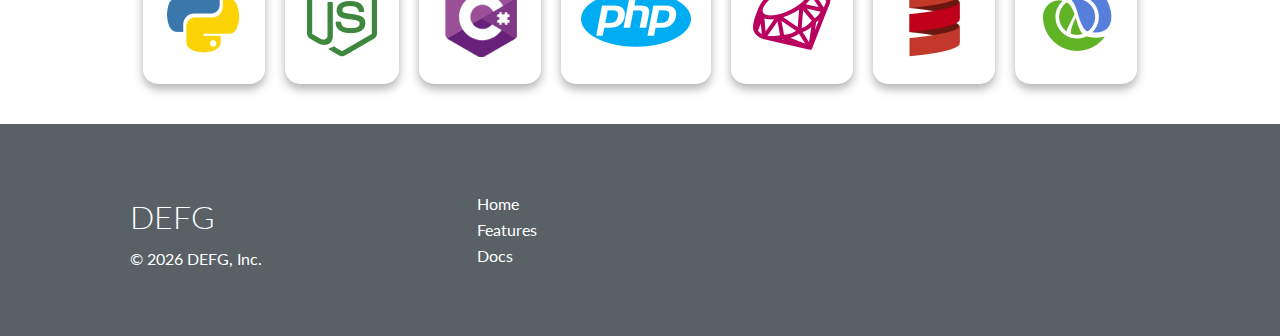
==== commit e2e9731d: "fix: footer date" ====
--- a/index.html
+++ b/index.html
@@ -152,7 +152,7 @@
         <div class="container grid grid-3">
             <div>
                 <h1>DEFG</h1>
-                <p>&copy;DEFG, Inc. 2023.</p>
+                <p> &copy; <span id="year"></span> DEFG, Inc.</p>
             </div>
             <nav>
                 <ul>
@@ -169,5 +169,9 @@
             </div>
         </div>
     </footer>
+
+    <script>
+        document.getElementById('year').textContent = new Date().getFullYear();
+    </script>
 </body>
 </html> 
--- a/styles.css
+++ b/styles.css
@@ -3,7 +3,7 @@
 :root {
     --primary-color: #6C757D;
     --secondary-color: #117be6;
-    --dark-color: #0053a7;
+    --dark-color: #596066;
     --light-color: #f4f4f4;
     --success-color: #5cb85c;
     --error-color: #d9534f;
